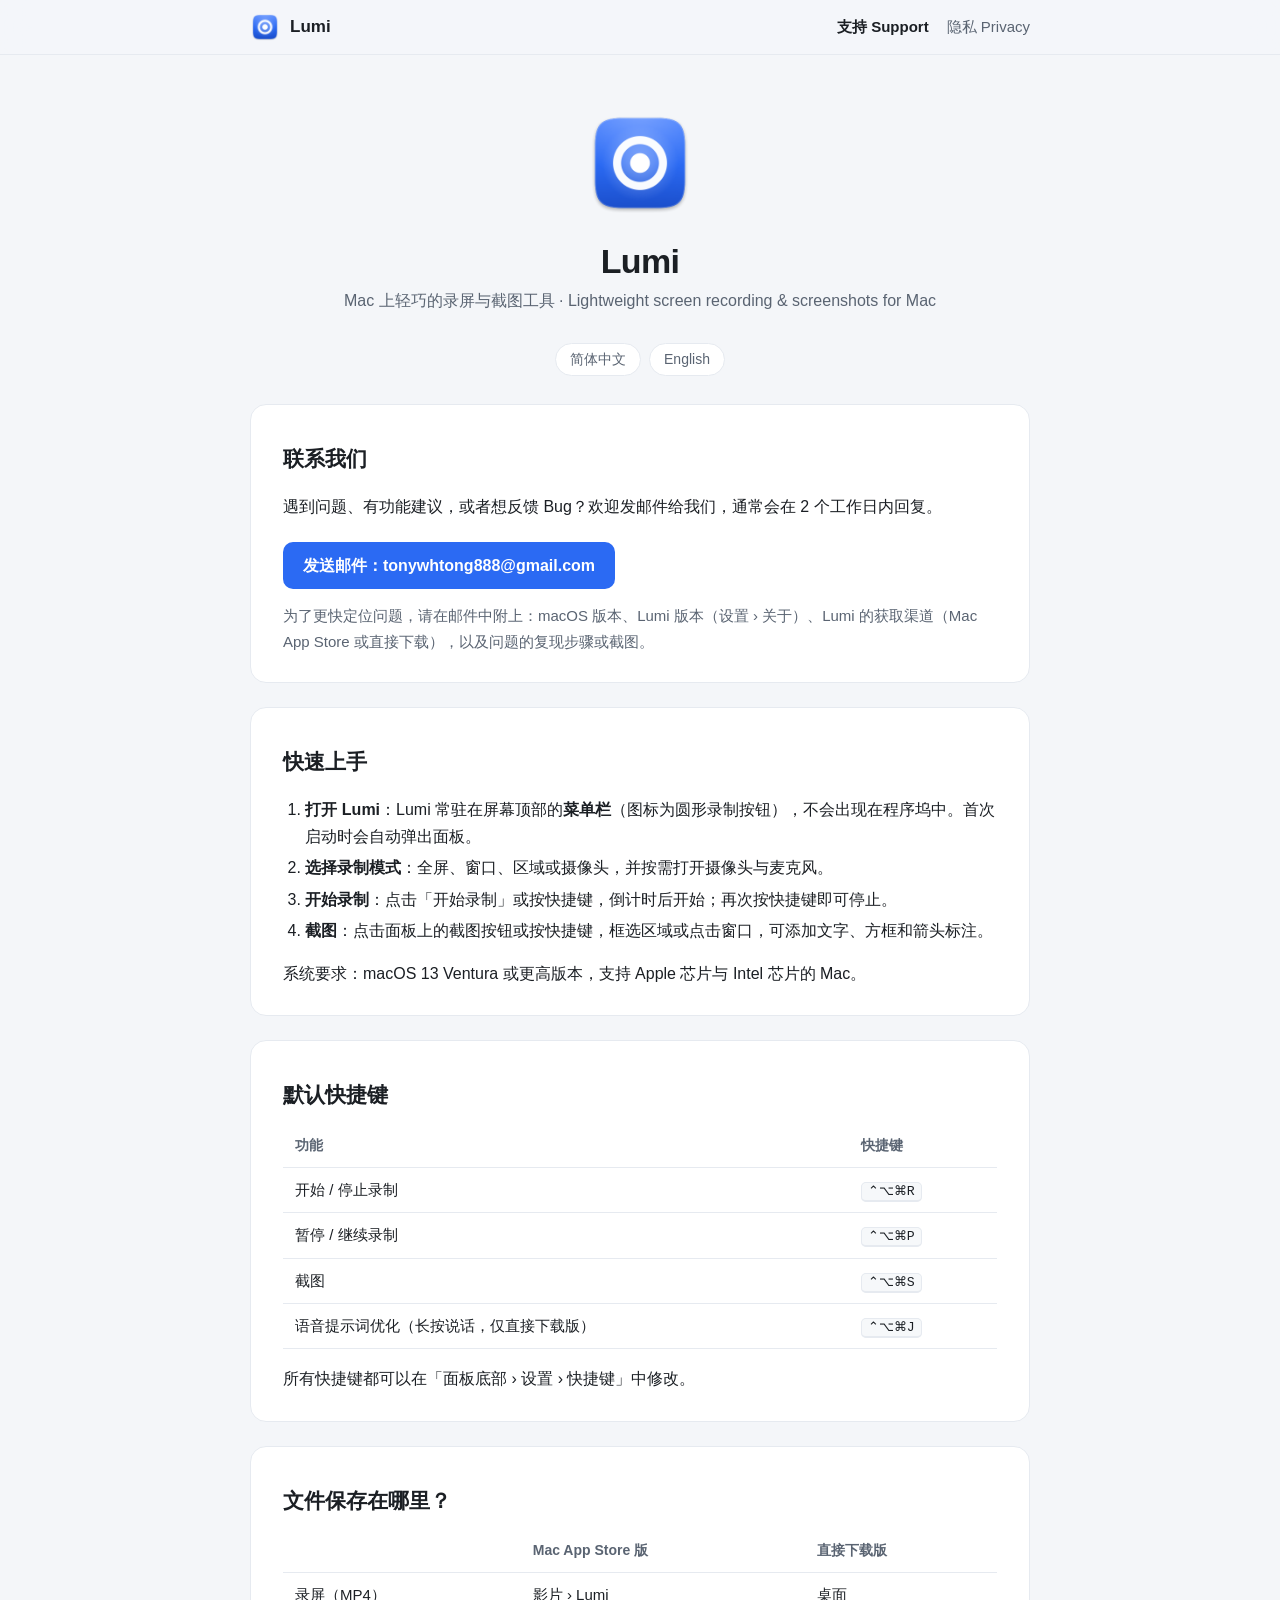
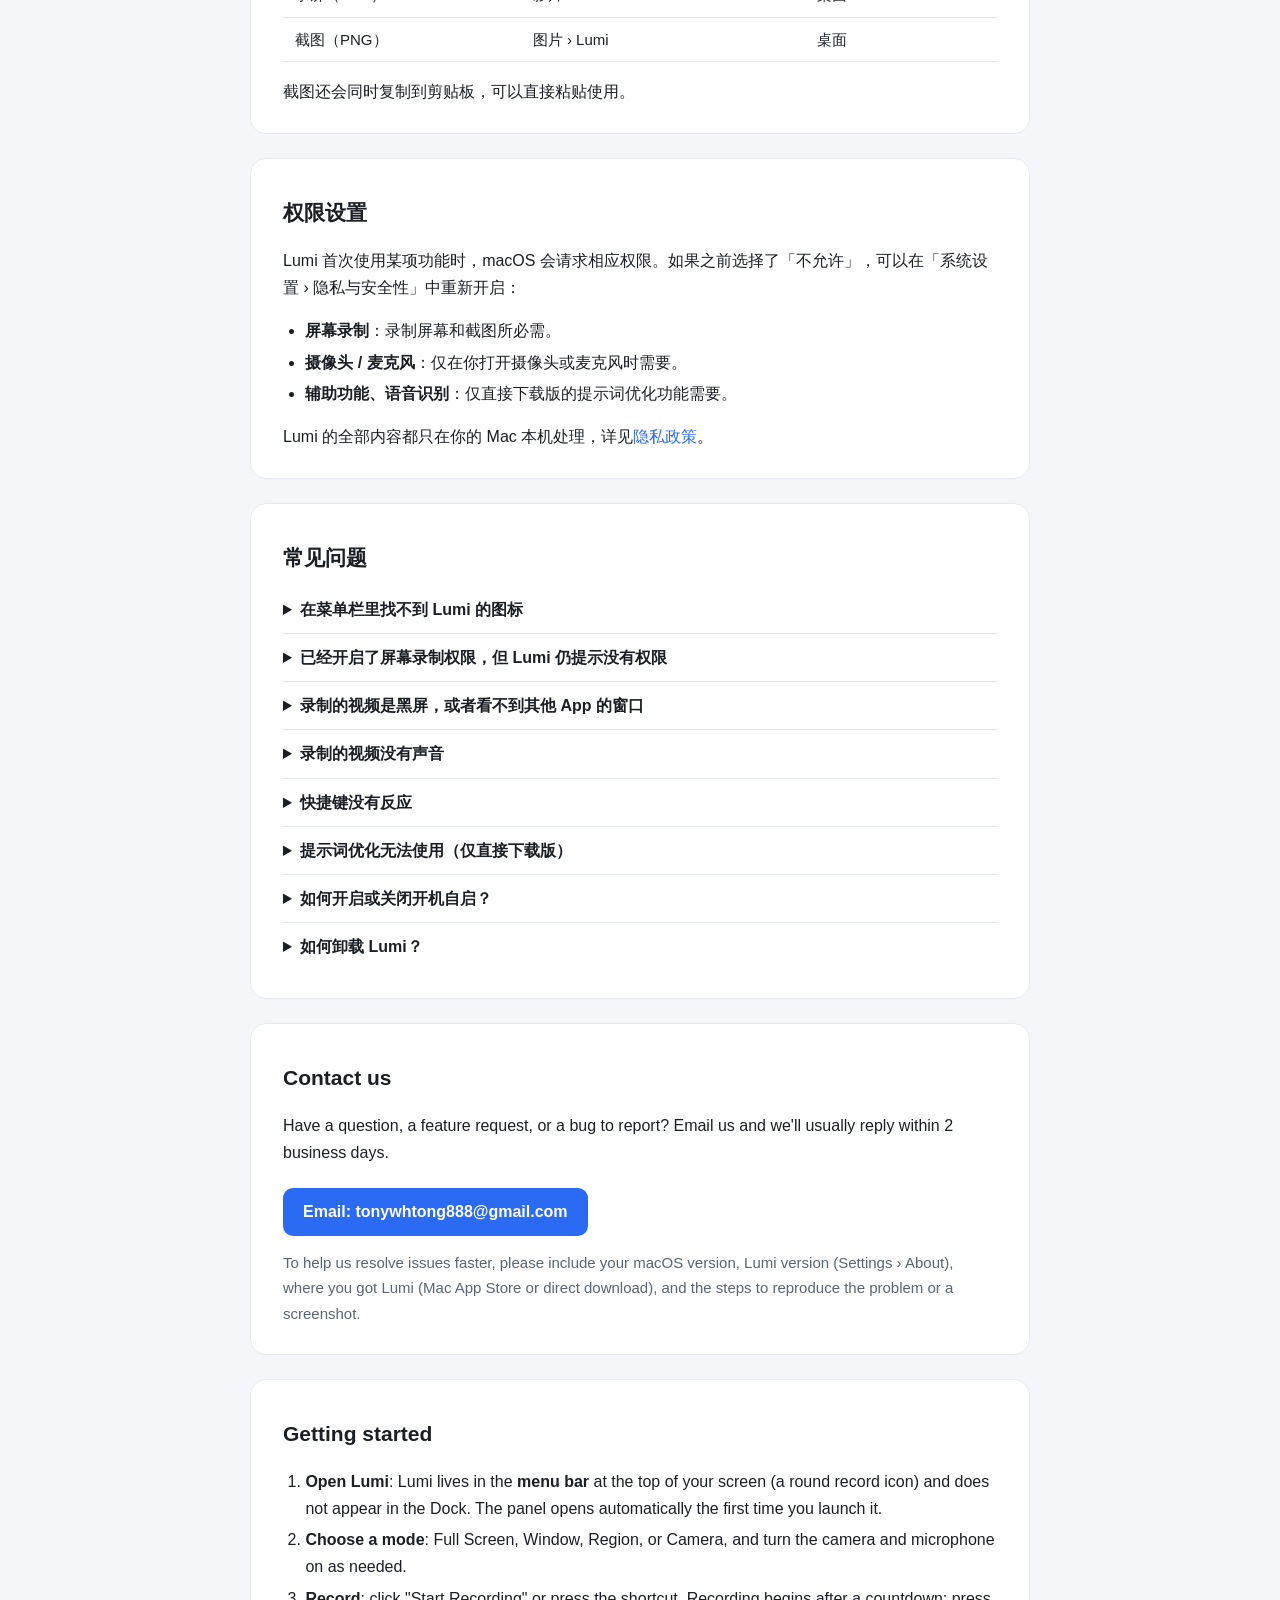
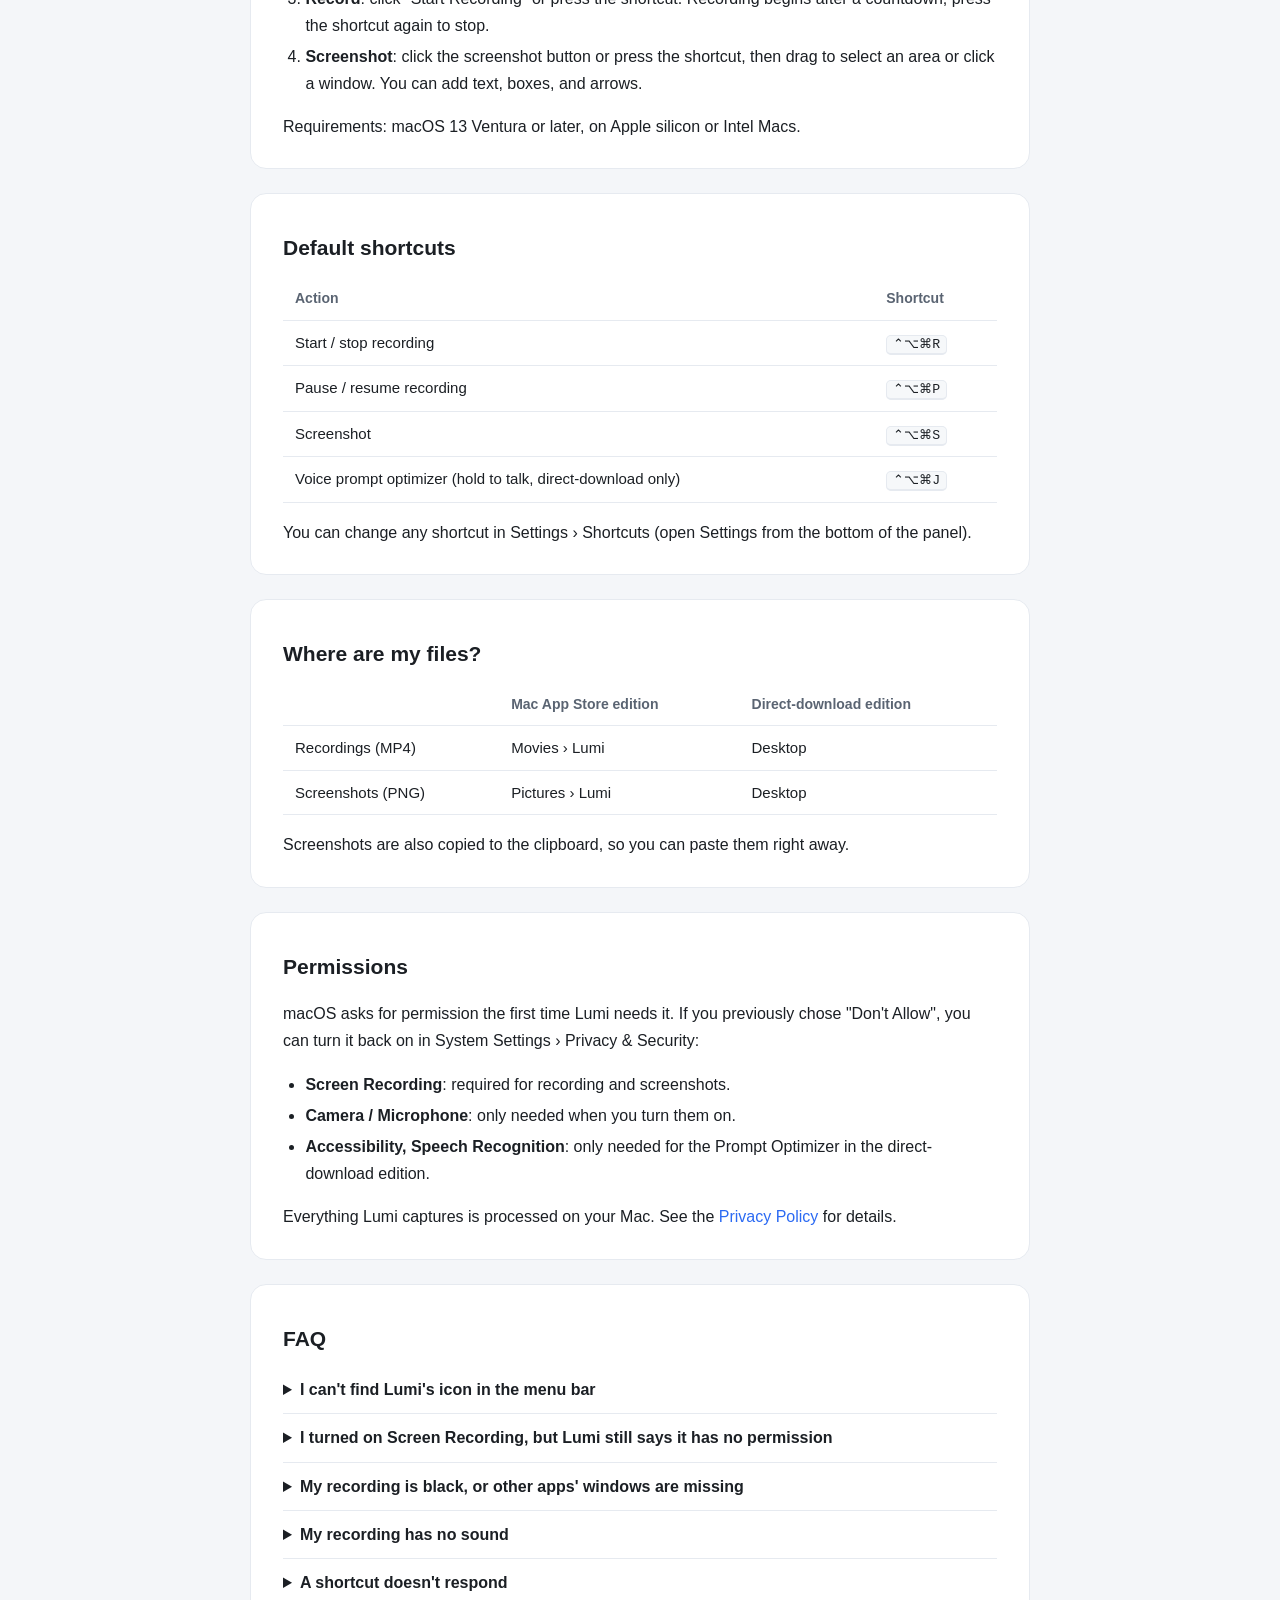
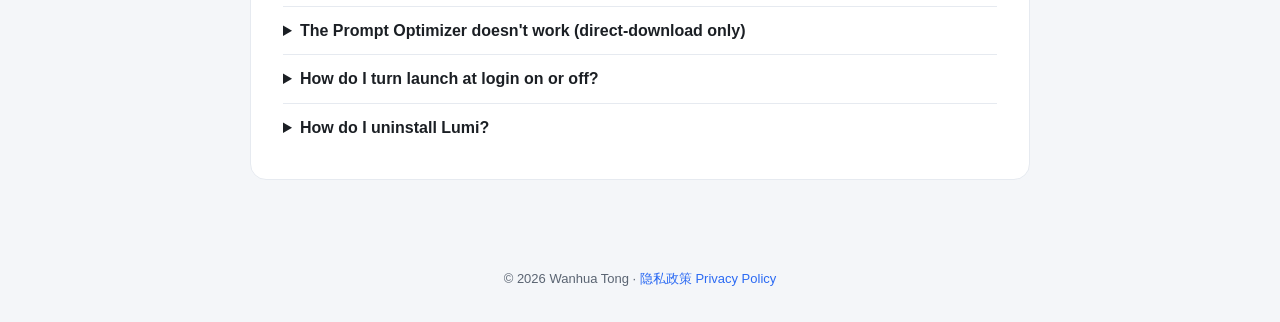
==== index.html @ 95c2de78 "Add Lumi support site and privacy policy" ====
<!doctype html>
<html lang="zh-Hans">
<head>
  <meta charset="utf-8">
  <meta name="viewport" content="width=device-width, initial-scale=1">
  <title>Lumi 技术支持 · Support</title>
  <meta name="description" content="Lumi for Mac 使用帮助、常见问题与联系方式。">
  <link rel="icon" href="icon.png">
  <link rel="stylesheet" href="style.css">
</head>
<body>
  <header class="topbar">
    <div class="inner">
      <a class="brand" href="./"><img src="icon.png" alt="">Lumi</a>
      <nav>
        <a href="./" aria-current="page">支持 Support</a>
        <a href="privacy.html">隐私 Privacy</a>
      </nav>
    </div>
  </header>

  <main>
    <section class="hero">
      <img src="icon.png" alt="Lumi 图标">
      <h1>Lumi</h1>
      <p>Mac 上轻巧的录屏与截图工具 · Lightweight screen recording &amp; screenshots for Mac</p>
    </section>

    <div class="lang-switch">
      <a href="#zh" lang="zh-Hans">简体中文</a>
      <a href="#en" lang="en">English</a>
    </div>

    <!-- ═════════════════════════ 简体中文 ═════════════════════════ -->
    <div id="zh" lang="zh-Hans">
      <section class="card">
        <h2 style="margin-top:0">联系我们</h2>
        <p>遇到问题、有功能建议，或者想反馈 Bug？欢迎发邮件给我们，通常会在 2 个工作日内回复。</p>
        <a class="contact" href="mailto:tonywhtong888@gmail.com?subject=Lumi%20%E5%8F%8D%E9%A6%88">发送邮件：tonywhtong888@gmail.com</a>
        <p style="margin-top:14px;color:var(--text-2);font-size:15px">为了更快定位问题，请在邮件中附上：macOS 版本、Lumi 版本（设置 › 关于）、Lumi 的获取渠道（Mac App Store 或直接下载），以及问题的复现步骤或截图。</p>
      </section>

      <section class="card">
        <h2 style="margin-top:0">快速上手</h2>
        <ol>
          <li><strong>打开 Lumi</strong>：Lumi 常驻在屏幕顶部的<strong>菜单栏</strong>（图标为圆形录制按钮），不会出现在程序坞中。首次启动时会自动弹出面板。</li>
          <li><strong>选择录制模式</strong>：全屏、窗口、区域或摄像头，并按需打开摄像头与麦克风。</li>
          <li><strong>开始录制</strong>：点击「开始录制」或按快捷键，倒计时后开始；再次按快捷键即可停止。</li>
          <li><strong>截图</strong>：点击面板上的截图按钮或按快捷键，框选区域或点击窗口，可添加文字、方框和箭头标注。</li>
        </ol>
        <p>系统要求：macOS 13 Ventura 或更高版本，支持 Apple 芯片与 Intel 芯片的 Mac。</p>
      </section>

      <section class="card">
        <h2 style="margin-top:0">默认快捷键</h2>
        <table>
          <thead><tr><th>功能</th><th>快捷键</th></tr></thead>
          <tbody>
            <tr><td>开始 / 停止录制</td><td><kbd>⌃⌥⌘R</kbd></td></tr>
            <tr><td>暂停 / 继续录制</td><td><kbd>⌃⌥⌘P</kbd></td></tr>
            <tr><td>截图</td><td><kbd>⌃⌥⌘S</kbd></td></tr>
            <tr><td>语音提示词优化（长按说话，仅直接下载版）</td><td><kbd>⌃⌥⌘J</kbd></td></tr>
          </tbody>
        </table>
        <p>所有快捷键都可以在「面板底部 › 设置 › 快捷键」中修改。</p>
      </section>

      <section class="card">
        <h2 style="margin-top:0">文件保存在哪里？</h2>
        <table>
          <thead><tr><th></th><th>Mac App Store 版</th><th>直接下载版</th></tr></thead>
          <tbody>
            <tr><td>录屏（MP4）</td><td>影片 › Lumi</td><td>桌面</td></tr>
            <tr><td>截图（PNG）</td><td>图片 › Lumi</td><td>桌面</td></tr>
          </tbody>
        </table>
        <p>截图还会同时复制到剪贴板，可以直接粘贴使用。</p>
      </section>

      <section class="card">
        <h2 style="margin-top:0">权限设置</h2>
        <p>Lumi 首次使用某项功能时，macOS 会请求相应权限。如果之前选择了「不允许」，可以在「系统设置 › 隐私与安全性」中重新开启：</p>
        <ul>
          <li><strong>屏幕录制</strong>：录制屏幕和截图所必需。</li>
          <li><strong>摄像头 / 麦克风</strong>：仅在你打开摄像头或麦克风时需要。</li>
          <li><strong>辅助功能、语音识别</strong>：仅直接下载版的提示词优化功能需要。</li>
        </ul>
        <p>Lumi 的全部内容都只在你的 Mac 本机处理，详见<a href="privacy.html">隐私政策</a>。</p>
      </section>

      <section class="card">
        <h2 style="margin-top:0">常见问题</h2>

        <details>
          <summary>在菜单栏里找不到 Lumi 的图标</summary>
          <p>在带刘海的 MacBook 上，菜单栏图标过多时，部分图标会被刘海挡住。请在「启动台」或「应用程序」文件夹中再次打开 Lumi，面板会自动弹出。你也可以按住 <kbd>⌘</kbd> 拖动菜单栏图标，调整它们的位置。</p>
        </details>

        <details>
          <summary>已经开启了屏幕录制权限，但 Lumi 仍提示没有权限</summary>
          <p>先点击菜单栏图标重新打开面板，Lumi 会重新检查权限。如果仍然提示，请点击面板底部的「退出」，再重新打开 Lumi —— macOS 的屏幕录制权限有时需要重启 App 才会生效。</p>
        </details>

        <details>
          <summary>录制的视频是黑屏，或者看不到其他 App 的窗口</summary>
          <p>这通常是屏幕录制权限未开启导致的。请前往「系统设置 › 隐私与安全性 › 屏幕录制」，确认 Lumi 的开关已打开，然后重启 Lumi。</p>
        </details>

        <details>
          <summary>录制的视频没有声音</summary>
          <p>Lumi 只录制麦克风的声音，不录制系统声音（如其他 App 播放的音频）。请确认录制前面板上的麦克风已打开，并且已在「系统设置 › 隐私与安全性 › 麦克风」中允许 Lumi 访问。</p>
        </details>

        <details>
          <summary>快捷键没有反应</summary>
          <p>快捷键可能已被其他 App 占用。请在「设置 › 快捷键」中换一个组合；如果组合已被占用，Lumi 会提示你。另外，截图进行中时，其他快捷键会暂停响应，按 <kbd>Esc</kbd> 退出截图即可恢复。</p>
        </details>

        <details>
          <summary>提示词优化无法使用（仅直接下载版）</summary>
          <p>请确认已在「系统设置 › 隐私与安全性」中授予 Lumi「辅助功能」和「语音识别」权限。默认的 Apple 内置大模型需要 macOS 26 或更高版本并开启 Apple Intelligence；如果你所在的地区暂不支持 Apple Intelligence，可以在「设置 › 提示词优化」中填写 API Key，改用 DeepSeek 等第三方服务。</p>
        </details>

        <details>
          <summary>如何开启或关闭开机自启？</summary>
          <p>在「设置 › 通用」中打开或关闭「登录时自动启动 Lumi」。</p>
        </details>

        <details>
          <summary>如何卸载 Lumi？</summary>
          <p>点击面板底部的「退出」，然后把「应用程序」文件夹中的 Lumi 拖到废纸篓。你录制和截取的文件不会被删除，可以按需自行清理。</p>
        </details>
      </section>
    </div>

    <!-- ═════════════════════════ English ═════════════════════════ -->
    <div id="en" lang="en">
      <section class="card">
        <h2 style="margin-top:0">Contact us</h2>
        <p>Have a question, a feature request, or a bug to report? Email us and we'll usually reply within 2 business days.</p>
        <a class="contact" href="mailto:tonywhtong888@gmail.com?subject=Lumi%20Feedback">Email: tonywhtong888@gmail.com</a>
        <p style="margin-top:14px;color:var(--text-2);font-size:15px">To help us resolve issues faster, please include your macOS version, Lumi version (Settings › About), where you got Lumi (Mac App Store or direct download), and the steps to reproduce the problem or a screenshot.</p>
      </section>

      <section class="card">
        <h2 style="margin-top:0">Getting started</h2>
        <ol>
          <li><strong>Open Lumi</strong>: Lumi lives in the <strong>menu bar</strong> at the top of your screen (a round record icon) and does not appear in the Dock. The panel opens automatically the first time you launch it.</li>
          <li><strong>Choose a mode</strong>: Full Screen, Window, Region, or Camera, and turn the camera and microphone on as needed.</li>
          <li><strong>Record</strong>: click "Start Recording" or press the shortcut. Recording begins after a countdown; press the shortcut again to stop.</li>
          <li><strong>Screenshot</strong>: click the screenshot button or press the shortcut, then drag to select an area or click a window. You can add text, boxes, and arrows.</li>
        </ol>
        <p>Requirements: macOS 13 Ventura or later, on Apple silicon or Intel Macs.</p>
      </section>

      <section class="card">
        <h2 style="margin-top:0">Default shortcuts</h2>
        <table>
          <thead><tr><th>Action</th><th>Shortcut</th></tr></thead>
          <tbody>
            <tr><td>Start / stop recording</td><td><kbd>⌃⌥⌘R</kbd></td></tr>
            <tr><td>Pause / resume recording</td><td><kbd>⌃⌥⌘P</kbd></td></tr>
            <tr><td>Screenshot</td><td><kbd>⌃⌥⌘S</kbd></td></tr>
            <tr><td>Voice prompt optimizer (hold to talk, direct-download only)</td><td><kbd>⌃⌥⌘J</kbd></td></tr>
          </tbody>
        </table>
        <p>You can change any shortcut in Settings › Shortcuts (open Settings from the bottom of the panel).</p>
      </section>

      <section class="card">
        <h2 style="margin-top:0">Where are my files?</h2>
        <table>
          <thead><tr><th></th><th>Mac App Store edition</th><th>Direct-download edition</th></tr></thead>
          <tbody>
            <tr><td>Recordings (MP4)</td><td>Movies › Lumi</td><td>Desktop</td></tr>
            <tr><td>Screenshots (PNG)</td><td>Pictures › Lumi</td><td>Desktop</td></tr>
          </tbody>
        </table>
        <p>Screenshots are also copied to the clipboard, so you can paste them right away.</p>
      </section>

      <section class="card">
        <h2 style="margin-top:0">Permissions</h2>
        <p>macOS asks for permission the first time Lumi needs it. If you previously chose "Don't Allow", you can turn it back on in System Settings › Privacy &amp; Security:</p>
        <ul>
          <li><strong>Screen Recording</strong>: required for recording and screenshots.</li>
          <li><strong>Camera / Microphone</strong>: only needed when you turn them on.</li>
          <li><strong>Accessibility, Speech Recognition</strong>: only needed for the Prompt Optimizer in the direct-download edition.</li>
        </ul>
        <p>Everything Lumi captures is processed on your Mac. See the <a href="privacy.html#en">Privacy Policy</a> for details.</p>
      </section>

      <section class="card">
        <h2 style="margin-top:0">FAQ</h2>

        <details>
          <summary>I can't find Lumi's icon in the menu bar</summary>
          <p>On MacBooks with a notch, some menu bar icons can be hidden behind the notch when there are many of them. Open Lumi again from Launchpad or the Applications folder and the panel will appear. You can also hold <kbd>⌘</kbd> and drag menu bar icons to rearrange them.</p>
        </details>

        <details>
          <summary>I turned on Screen Recording, but Lumi still says it has no permission</summary>
          <p>Click the menu bar icon to reopen the panel so Lumi checks again. If the message remains, click "Quit" at the bottom of the panel and reopen Lumi — macOS sometimes requires an app restart before the Screen Recording permission takes effect.</p>
        </details>

        <details>
          <summary>My recording is black, or other apps' windows are missing</summary>
          <p>This usually means Screen Recording permission is off. Go to System Settings › Privacy &amp; Security › Screen Recording, make sure Lumi is turned on, then restart Lumi.</p>
        </details>

        <details>
          <summary>My recording has no sound</summary>
          <p>Lumi records only your microphone, not system audio (such as sound played by other apps). Make sure the microphone is on in the panel before recording, and that Lumi is allowed in System Settings › Privacy &amp; Security › Microphone.</p>
        </details>

        <details>
          <summary>A shortcut doesn't respond</summary>
          <p>Another app may already be using it. Choose a different combination in Settings › Shortcuts — Lumi will warn you if a combination is taken. Also, other shortcuts are paused while a screenshot is in progress; press <kbd>Esc</kbd> to exit the screenshot.</p>
        </details>

        <details>
          <summary>The Prompt Optimizer doesn't work (direct-download only)</summary>
          <p>Make sure Lumi has Accessibility and Speech Recognition permissions in System Settings › Privacy &amp; Security. The default Apple on-device model requires macOS 26 or later with Apple Intelligence turned on. If Apple Intelligence isn't available in your region, enter an API key in Settings › Prompt Optimizer to use a third-party provider such as DeepSeek.</p>
        </details>

        <details>
          <summary>How do I turn launch at login on or off?</summary>
          <p>Toggle "Launch Lumi automatically at login" in Settings › General.</p>
        </details>

        <details>
          <summary>How do I uninstall Lumi?</summary>
          <p>Click "Quit" at the bottom of the panel, then drag Lumi from the Applications folder to the Trash. Your recordings and screenshots are not deleted; you can remove them yourself if you like.</p>
        </details>
      </section>
    </div>
  </main>

  <footer>© 2026 Wanhua Tong · <a href="privacy.html">隐私政策 Privacy Policy</a></footer>
</body>
</html>
---- style.css ----
/* Lumi 支持站点样式：无外部字体与脚本，不向任何第三方发起请求。 */

:root {
  --brand: #2b6af3;
  --brand-tint: #eef4ff;
  --text: #1b1f24;
  --text-2: #5a6472;
  --bg: #f4f6f9;
  --card: #ffffff;
  --border: #e6eaf0;
  --code-bg: #f6f8fa;
  --warn-bg: #fff6e5;
  --warn-border: #f5c46b;
  color-scheme: light dark;
}

@media (prefers-color-scheme: dark) {
  :root {
    --brand: #5b8def;
    --brand-tint: rgba(91, 141, 239, 0.14);
    --text: #e8eaef;
    --text-2: #a3abb8;
    --bg: #101318;
    --card: #1c2027;
    --border: #323844;
    --code-bg: #262b34;
    --warn-bg: rgba(245, 196, 107, 0.12);
    --warn-border: #8a6a2a;
  }
}

* { box-sizing: border-box; }

html { scroll-behavior: smooth; }

body {
  margin: 0;
  background: var(--bg);
  color: var(--text);
  font: 16px/1.7 -apple-system, BlinkMacSystemFont, "SF Pro Text", "PingFang SC",
    "Hiragino Sans GB", "Microsoft YaHei", "Segoe UI", sans-serif;
  -webkit-font-smoothing: antialiased;
}

a { color: var(--brand); text-decoration: none; }
a:hover { text-decoration: underline; }

/* ── 顶栏 ── */
.topbar {
  position: sticky;
  top: 0;
  z-index: 10;
  background: color-mix(in srgb, var(--bg) 85%, transparent);
  backdrop-filter: saturate(180%) blur(16px);
  -webkit-backdrop-filter: saturate(180%) blur(16px);
  border-bottom: 1px solid var(--border);
}
.topbar .inner {
  max-width: 820px;
  margin: 0 auto;
  padding: 12px 20px;
  display: flex;
  align-items: center;
  gap: 20px;
}
.brand {
  display: flex;
  align-items: center;
  gap: 10px;
  font-weight: 700;
  font-size: 17px;
  color: var(--text);
}
.brand:hover { text-decoration: none; }
.brand img { width: 30px; height: 30px; }
.topbar nav { display: flex; gap: 18px; margin-left: auto; font-size: 15px; }
.topbar nav a { color: var(--text-2); }
.topbar nav a[aria-current="page"] { color: var(--text); font-weight: 600; }

/* ── 主体 ── */
main { max-width: 820px; margin: 0 auto; padding: 36px 20px 64px; }

.hero { text-align: center; padding: 16px 0 28px; }
.hero img { width: 112px; height: 112px; }
.hero h1 { margin: 12px 0 4px; font-size: 34px; letter-spacing: -0.02em; }
.hero p { margin: 0; color: var(--text-2); }

.lang-switch {
  display: flex;
  justify-content: center;
  gap: 8px;
  margin: 0 0 28px;
  font-size: 14px;
}
.lang-switch a {
  padding: 4px 14px;
  border: 1px solid var(--border);
  border-radius: 999px;
  color: var(--text-2);
  background: var(--card);
}

.card {
  background: var(--card);
  border: 1px solid var(--border);
  border-radius: 16px;
  padding: 28px 32px;
  margin-bottom: 24px;
}
.card > :first-child { margin-top: 0; }
.card > :last-child { margin-bottom: 0; }

h1 { font-size: 30px; line-height: 1.3; margin: 0 0 6px; }
h2 {
  font-size: 21px;
  margin: 32px 0 10px;
  padding-top: 8px;
  scroll-margin-top: 72px;
}
h3 { font-size: 17px; margin: 22px 0 6px; }
.meta { color: var(--text-2); font-size: 14px; margin: 0 0 20px; }
.lead { font-size: 17px; }

ul, ol { padding-left: 1.4em; }
li { margin: 4px 0; }

code, kbd {
  font-family: "SF Mono", ui-monospace, Menlo, Consolas, monospace;
  font-size: 0.88em;
  background: var(--code-bg);
  border: 1px solid var(--border);
  border-radius: 5px;
  padding: 1px 6px;
  word-break: break-all;
}
kbd { border-bottom-width: 2px; white-space: nowrap; word-break: normal; }

table { width: 100%; border-collapse: collapse; margin: 12px 0; font-size: 15px; }
th, td { text-align: left; padding: 9px 12px; border-bottom: 1px solid var(--border); vertical-align: top; }
th { color: var(--text-2); font-weight: 600; font-size: 14px; }

.summary {
  background: var(--brand-tint);
  border-radius: 12px;
  padding: 16px 20px;
  margin: 16px 0 8px;
}
.summary ul { margin: 6px 0 0; }

.note {
  background: var(--warn-bg);
  border: 1px solid var(--warn-border);
  border-radius: 12px;
  padding: 12px 16px;
  font-size: 15px;
}

.contact {
  display: inline-block;
  margin-top: 6px;
  padding: 10px 20px;
  border-radius: 10px;
  background: var(--brand);
  color: #fff;
  font-weight: 600;
}
.contact:hover { text-decoration: none; opacity: 0.92; }

details { border-bottom: 1px solid var(--border); padding: 10px 0; }
details:last-of-type { border-bottom: 0; }
summary { cursor: pointer; font-weight: 600; }
details > :not(summary) { margin: 8px 0 0; }

footer {
  text-align: center;
  color: var(--text-2);
  font-size: 13px;
  padding: 0 20px 40px;
}

@media (max-width: 600px) {
  .card { padding: 22px 18px; border-radius: 14px; }
  .topbar nav { gap: 12px; }
  h1 { font-size: 26px; }
  table { font-size: 14px; }
  th, td { padding: 8px 6px; }
}
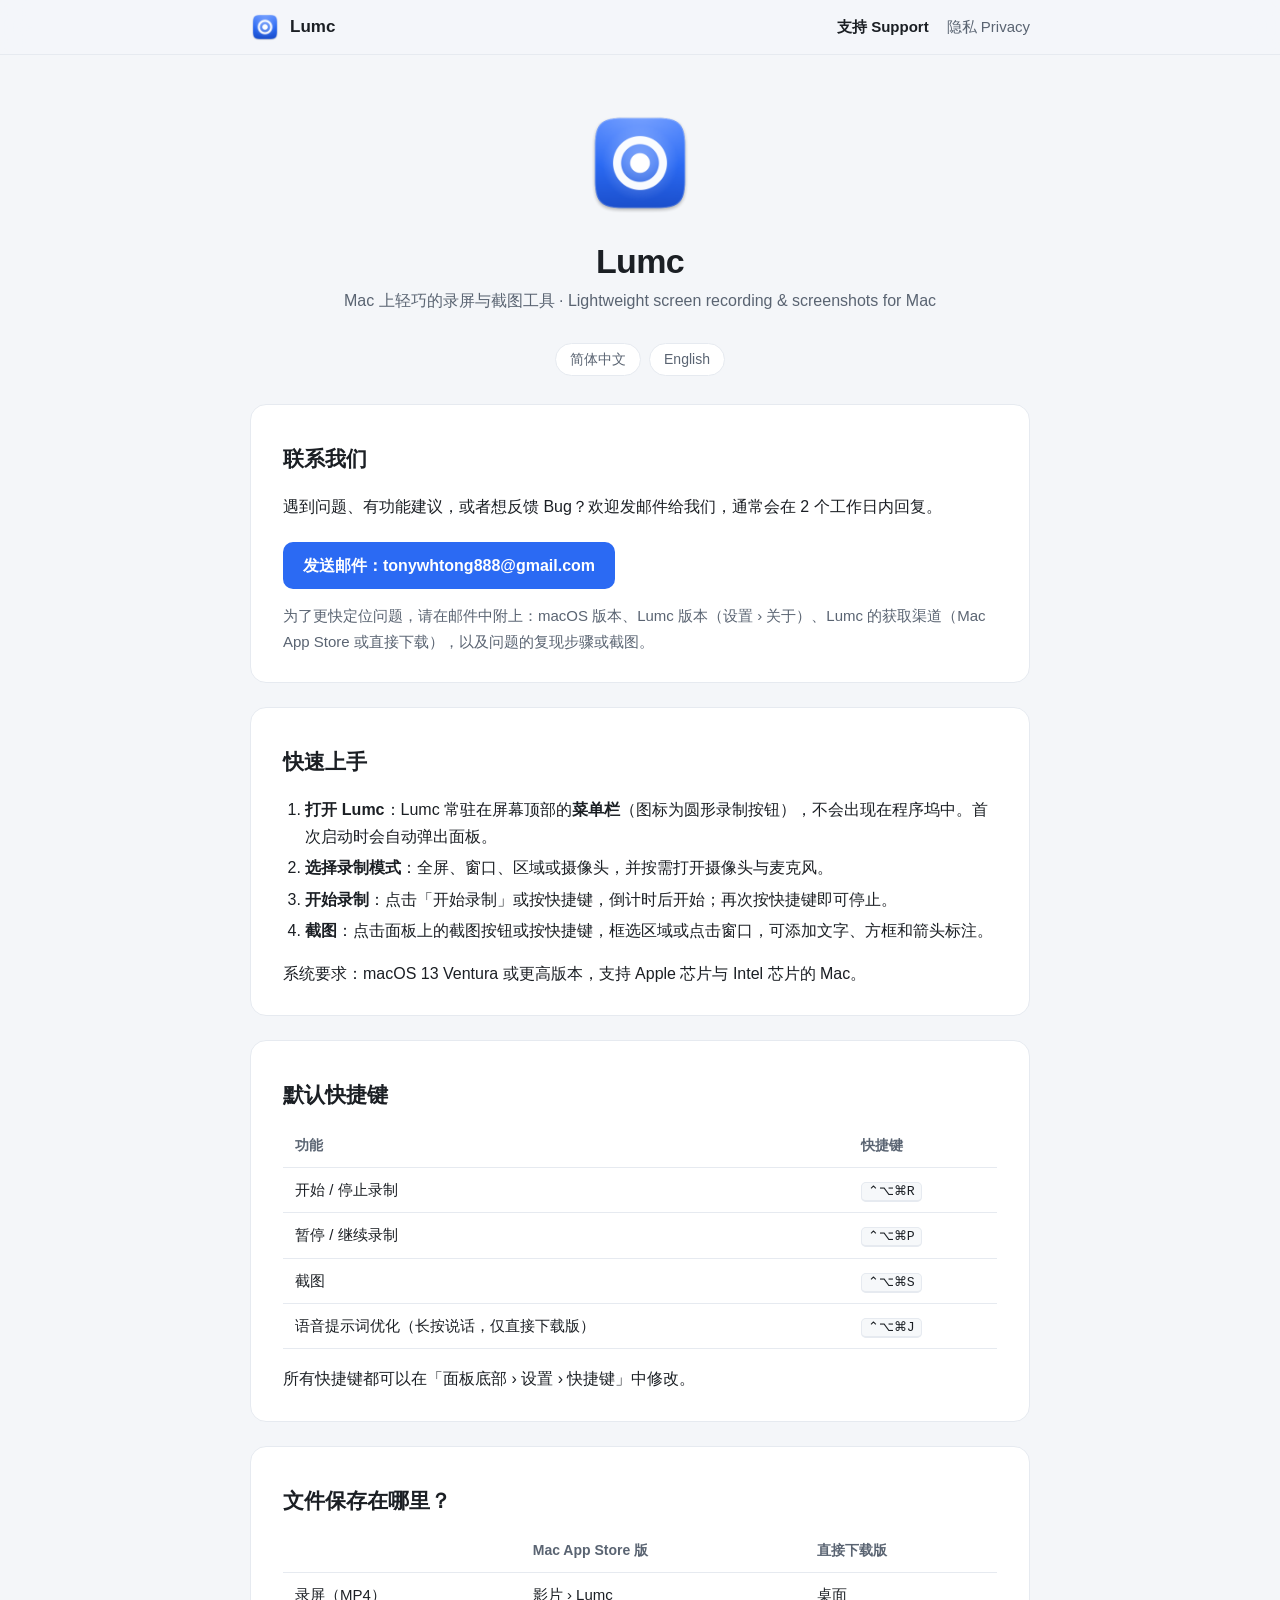
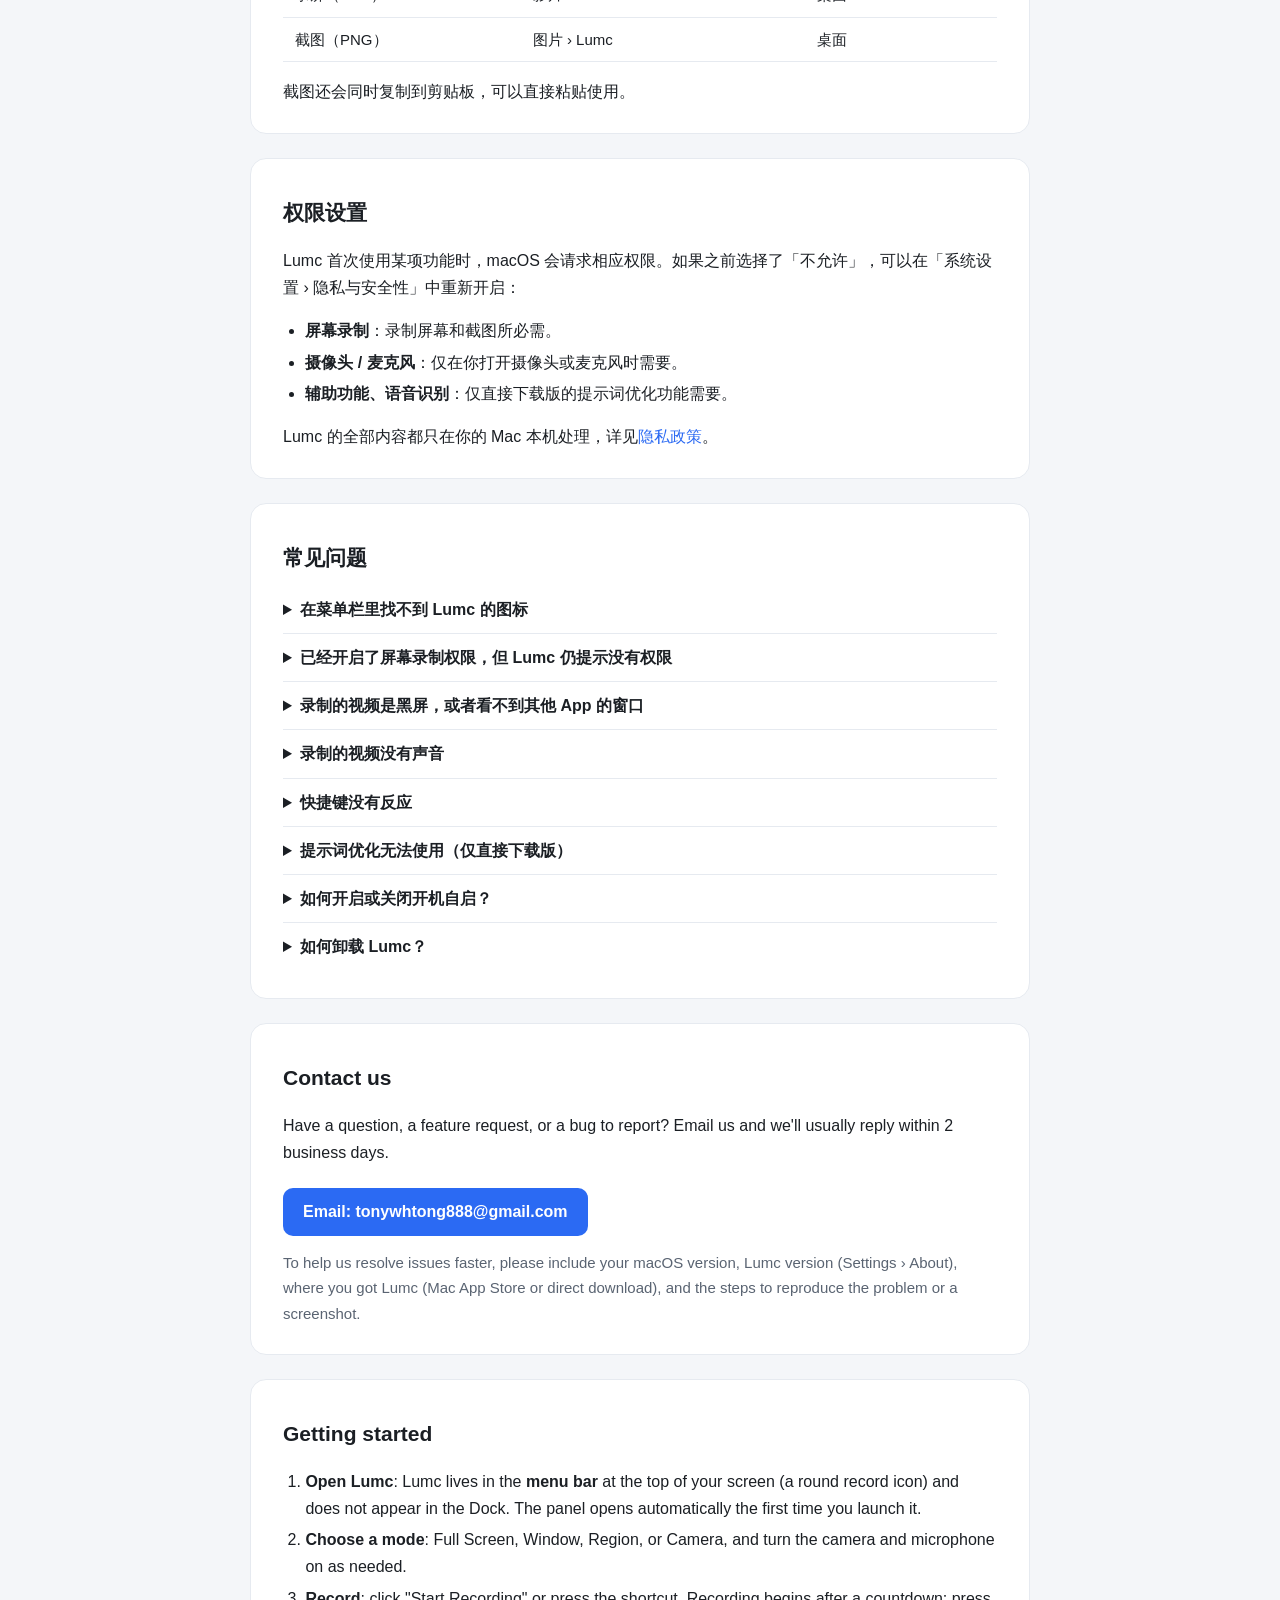
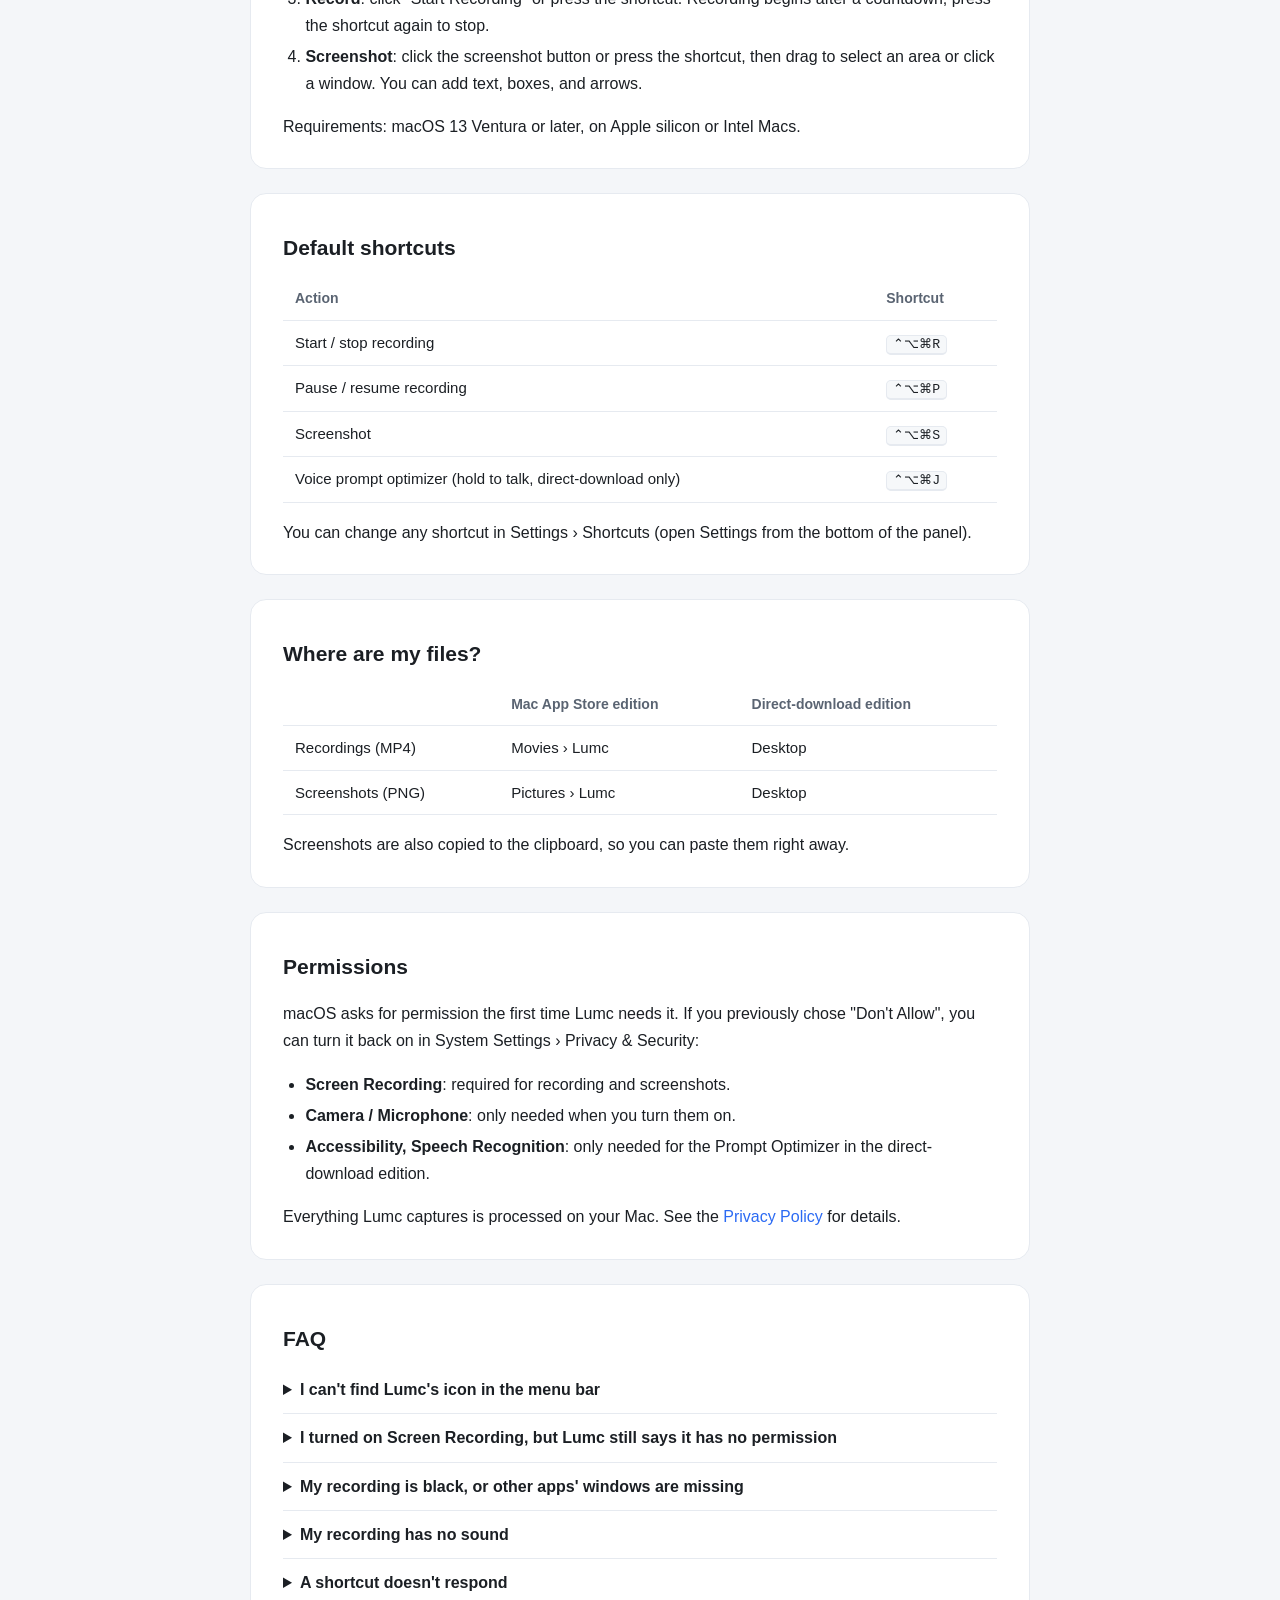
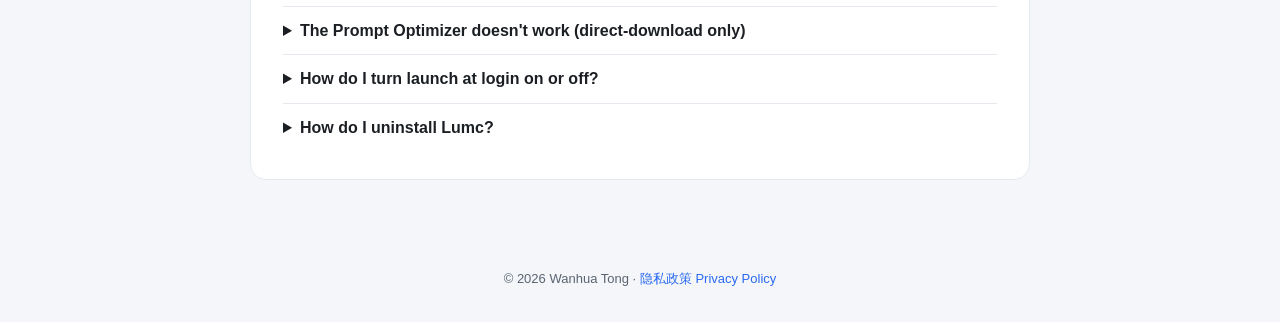
==== commit b0857505: "Rename product to Lumc" ====
--- a/index.html
+++ b/index.html
@@ -3,15 +3,15 @@
 <head>
   <meta charset="utf-8">
   <meta name="viewport" content="width=device-width, initial-scale=1">
-  <title>Lumi 技术支持 · Support</title>
-  <meta name="description" content="Lumi for Mac 使用帮助、常见问题与联系方式。">
+  <title>Lumc 技术支持 · Support</title>
+  <meta name="description" content="Lumc for Mac 使用帮助、常见问题与联系方式。">
   <link rel="icon" href="icon.png">
   <link rel="stylesheet" href="style.css">
 </head>
 <body>
   <header class="topbar">
     <div class="inner">
-      <a class="brand" href="./"><img src="icon.png" alt="">Lumi</a>
+      <a class="brand" href="./"><img src="icon.png" alt="">Lumc</a>
       <nav>
         <a href="./" aria-current="page">支持 Support</a>
         <a href="privacy.html">隐私 Privacy</a>
@@ -21,8 +21,8 @@
 
   <main>
     <section class="hero">
-      <img src="icon.png" alt="Lumi 图标">
-      <h1>Lumi</h1>
+      <img src="icon.png" alt="Lumc 图标">
+      <h1>Lumc</h1>
       <p>Mac 上轻巧的录屏与截图工具 · Lightweight screen recording &amp; screenshots for Mac</p>
     </section>
 
@@ -36,14 +36,14 @@
       <section class="card">
         <h2 style="margin-top:0">联系我们</h2>
         <p>遇到问题、有功能建议，或者想反馈 Bug？欢迎发邮件给我们，通常会在 2 个工作日内回复。</p>
-        <a class="contact" href="mailto:tonywhtong888@gmail.com?subject=Lumi%20%E5%8F%8D%E9%A6%88">发送邮件：tonywhtong888@gmail.com</a>
-        <p style="margin-top:14px;color:var(--text-2);font-size:15px">为了更快定位问题，请在邮件中附上：macOS 版本、Lumi 版本（设置 › 关于）、Lumi 的获取渠道（Mac App Store 或直接下载），以及问题的复现步骤或截图。</p>
+        <a class="contact" href="mailto:tonywhtong888@gmail.com?subject=Lumc%20%E5%8F%8D%E9%A6%88">发送邮件：tonywhtong888@gmail.com</a>
+        <p style="margin-top:14px;color:var(--text-2);font-size:15px">为了更快定位问题，请在邮件中附上：macOS 版本、Lumc 版本（设置 › 关于）、Lumc 的获取渠道（Mac App Store 或直接下载），以及问题的复现步骤或截图。</p>
       </section>
 
       <section class="card">
         <h2 style="margin-top:0">快速上手</h2>
         <ol>
-          <li><strong>打开 Lumi</strong>：Lumi 常驻在屏幕顶部的<strong>菜单栏</strong>（图标为圆形录制按钮），不会出现在程序坞中。首次启动时会自动弹出面板。</li>
+          <li><strong>打开 Lumc</strong>：Lumc 常驻在屏幕顶部的<strong>菜单栏</strong>（图标为圆形录制按钮），不会出现在程序坞中。首次启动时会自动弹出面板。</li>
           <li><strong>选择录制模式</strong>：全屏、窗口、区域或摄像头，并按需打开摄像头与麦克风。</li>
           <li><strong>开始录制</strong>：点击「开始录制」或按快捷键，倒计时后开始；再次按快捷键即可停止。</li>
           <li><strong>截图</strong>：点击面板上的截图按钮或按快捷键，框选区域或点击窗口，可添加文字、方框和箭头标注。</li>
@@ -70,8 +70,8 @@
         <table>
           <thead><tr><th></th><th>Mac App Store 版</th><th>直接下载版</th></tr></thead>
           <tbody>
-            <tr><td>录屏（MP4）</td><td>影片 › Lumi</td><td>桌面</td></tr>
-            <tr><td>截图（PNG）</td><td>图片 › Lumi</td><td>桌面</td></tr>
+            <tr><td>录屏（MP4）</td><td>影片 › Lumc</td><td>桌面</td></tr>
+            <tr><td>截图（PNG）</td><td>图片 › Lumc</td><td>桌面</td></tr>
           </tbody>
         </table>
         <p>截图还会同时复制到剪贴板，可以直接粘贴使用。</p>
@@ -79,56 +79,56 @@
 
       <section class="card">
         <h2 style="margin-top:0">权限设置</h2>
-        <p>Lumi 首次使用某项功能时，macOS 会请求相应权限。如果之前选择了「不允许」，可以在「系统设置 › 隐私与安全性」中重新开启：</p>
+        <p>Lumc 首次使用某项功能时，macOS 会请求相应权限。如果之前选择了「不允许」，可以在「系统设置 › 隐私与安全性」中重新开启：</p>
         <ul>
           <li><strong>屏幕录制</strong>：录制屏幕和截图所必需。</li>
           <li><strong>摄像头 / 麦克风</strong>：仅在你打开摄像头或麦克风时需要。</li>
           <li><strong>辅助功能、语音识别</strong>：仅直接下载版的提示词优化功能需要。</li>
         </ul>
-        <p>Lumi 的全部内容都只在你的 Mac 本机处理，详见<a href="privacy.html">隐私政策</a>。</p>
+        <p>Lumc 的全部内容都只在你的 Mac 本机处理，详见<a href="privacy.html">隐私政策</a>。</p>
       </section>
 
       <section class="card">
         <h2 style="margin-top:0">常见问题</h2>
 
         <details>
-          <summary>在菜单栏里找不到 Lumi 的图标</summary>
-          <p>在带刘海的 MacBook 上，菜单栏图标过多时，部分图标会被刘海挡住。请在「启动台」或「应用程序」文件夹中再次打开 Lumi，面板会自动弹出。你也可以按住 <kbd>⌘</kbd> 拖动菜单栏图标，调整它们的位置。</p>
-        </details>
-
-        <details>
-          <summary>已经开启了屏幕录制权限，但 Lumi 仍提示没有权限</summary>
-          <p>先点击菜单栏图标重新打开面板，Lumi 会重新检查权限。如果仍然提示，请点击面板底部的「退出」，再重新打开 Lumi —— macOS 的屏幕录制权限有时需要重启 App 才会生效。</p>
+          <summary>在菜单栏里找不到 Lumc 的图标</summary>
+          <p>在带刘海的 MacBook 上，菜单栏图标过多时，部分图标会被刘海挡住。请在「启动台」或「应用程序」文件夹中再次打开 Lumc，面板会自动弹出。你也可以按住 <kbd>⌘</kbd> 拖动菜单栏图标，调整它们的位置。</p>
+        </details>
+
+        <details>
+          <summary>已经开启了屏幕录制权限，但 Lumc 仍提示没有权限</summary>
+          <p>先点击菜单栏图标重新打开面板，Lumc 会重新检查权限。如果仍然提示，请点击面板底部的「退出」，再重新打开 Lumc —— macOS 的屏幕录制权限有时需要重启 App 才会生效。</p>
         </details>
 
         <details>
           <summary>录制的视频是黑屏，或者看不到其他 App 的窗口</summary>
-          <p>这通常是屏幕录制权限未开启导致的。请前往「系统设置 › 隐私与安全性 › 屏幕录制」，确认 Lumi 的开关已打开，然后重启 Lumi。</p>
+          <p>这通常是屏幕录制权限未开启导致的。请前往「系统设置 › 隐私与安全性 › 屏幕录制」，确认 Lumc 的开关已打开，然后重启 Lumc。</p>
         </details>
 
         <details>
           <summary>录制的视频没有声音</summary>
-          <p>Lumi 只录制麦克风的声音，不录制系统声音（如其他 App 播放的音频）。请确认录制前面板上的麦克风已打开，并且已在「系统设置 › 隐私与安全性 › 麦克风」中允许 Lumi 访问。</p>
+          <p>Lumc 只录制麦克风的声音，不录制系统声音（如其他 App 播放的音频）。请确认录制前面板上的麦克风已打开，并且已在「系统设置 › 隐私与安全性 › 麦克风」中允许 Lumc 访问。</p>
         </details>
 
         <details>
           <summary>快捷键没有反应</summary>
-          <p>快捷键可能已被其他 App 占用。请在「设置 › 快捷键」中换一个组合；如果组合已被占用，Lumi 会提示你。另外，截图进行中时，其他快捷键会暂停响应，按 <kbd>Esc</kbd> 退出截图即可恢复。</p>
+          <p>快捷键可能已被其他 App 占用。请在「设置 › 快捷键」中换一个组合；如果组合已被占用，Lumc 会提示你。另外，截图进行中时，其他快捷键会暂停响应，按 <kbd>Esc</kbd> 退出截图即可恢复。</p>
         </details>
 
         <details>
           <summary>提示词优化无法使用（仅直接下载版）</summary>
-          <p>请确认已在「系统设置 › 隐私与安全性」中授予 Lumi「辅助功能」和「语音识别」权限。默认的 Apple 内置大模型需要 macOS 26 或更高版本并开启 Apple Intelligence；如果你所在的地区暂不支持 Apple Intelligence，可以在「设置 › 提示词优化」中填写 API Key，改用 DeepSeek 等第三方服务。</p>
+          <p>请确认已在「系统设置 › 隐私与安全性」中授予 Lumc「辅助功能」和「语音识别」权限。默认的 Apple 内置大模型需要 macOS 26 或更高版本并开启 Apple Intelligence；如果你所在的地区暂不支持 Apple Intelligence，可以在「设置 › 提示词优化」中填写 API Key，改用 DeepSeek 等第三方服务。</p>
         </details>
 
         <details>
           <summary>如何开启或关闭开机自启？</summary>
-          <p>在「设置 › 通用」中打开或关闭「登录时自动启动 Lumi」。</p>
-        </details>
-
-        <details>
-          <summary>如何卸载 Lumi？</summary>
-          <p>点击面板底部的「退出」，然后把「应用程序」文件夹中的 Lumi 拖到废纸篓。你录制和截取的文件不会被删除，可以按需自行清理。</p>
+          <p>在「设置 › 通用」中打开或关闭「登录时自动启动 Lumc」。</p>
+        </details>
+
+        <details>
+          <summary>如何卸载 Lumc？</summary>
+          <p>点击面板底部的「退出」，然后把「应用程序」文件夹中的 Lumc 拖到废纸篓。你录制和截取的文件不会被删除，可以按需自行清理。</p>
         </details>
       </section>
     </div>
@@ -138,14 +138,14 @@
       <section class="card">
         <h2 style="margin-top:0">Contact us</h2>
         <p>Have a question, a feature request, or a bug to report? Email us and we'll usually reply within 2 business days.</p>
-        <a class="contact" href="mailto:tonywhtong888@gmail.com?subject=Lumi%20Feedback">Email: tonywhtong888@gmail.com</a>
-        <p style="margin-top:14px;color:var(--text-2);font-size:15px">To help us resolve issues faster, please include your macOS version, Lumi version (Settings › About), where you got Lumi (Mac App Store or direct download), and the steps to reproduce the problem or a screenshot.</p>
+        <a class="contact" href="mailto:tonywhtong888@gmail.com?subject=Lumc%20Feedback">Email: tonywhtong888@gmail.com</a>
+        <p style="margin-top:14px;color:var(--text-2);font-size:15px">To help us resolve issues faster, please include your macOS version, Lumc version (Settings › About), where you got Lumc (Mac App Store or direct download), and the steps to reproduce the problem or a screenshot.</p>
       </section>
 
       <section class="card">
         <h2 style="margin-top:0">Getting started</h2>
         <ol>
-          <li><strong>Open Lumi</strong>: Lumi lives in the <strong>menu bar</strong> at the top of your screen (a round record icon) and does not appear in the Dock. The panel opens automatically the first time you launch it.</li>
+          <li><strong>Open Lumc</strong>: Lumc lives in the <strong>menu bar</strong> at the top of your screen (a round record icon) and does not appear in the Dock. The panel opens automatically the first time you launch it.</li>
           <li><strong>Choose a mode</strong>: Full Screen, Window, Region, or Camera, and turn the camera and microphone on as needed.</li>
           <li><strong>Record</strong>: click "Start Recording" or press the shortcut. Recording begins after a countdown; press the shortcut again to stop.</li>
           <li><strong>Screenshot</strong>: click the screenshot button or press the shortcut, then drag to select an area or click a window. You can add text, boxes, and arrows.</li>
@@ -172,8 +172,8 @@
         <table>
           <thead><tr><th></th><th>Mac App Store edition</th><th>Direct-download edition</th></tr></thead>
           <tbody>
-            <tr><td>Recordings (MP4)</td><td>Movies › Lumi</td><td>Desktop</td></tr>
-            <tr><td>Screenshots (PNG)</td><td>Pictures › Lumi</td><td>Desktop</td></tr>
+            <tr><td>Recordings (MP4)</td><td>Movies › Lumc</td><td>Desktop</td></tr>
+            <tr><td>Screenshots (PNG)</td><td>Pictures › Lumc</td><td>Desktop</td></tr>
           </tbody>
         </table>
         <p>Screenshots are also copied to the clipboard, so you can paste them right away.</p>
@@ -181,56 +181,56 @@
 
       <section class="card">
         <h2 style="margin-top:0">Permissions</h2>
-        <p>macOS asks for permission the first time Lumi needs it. If you previously chose "Don't Allow", you can turn it back on in System Settings › Privacy &amp; Security:</p>
+        <p>macOS asks for permission the first time Lumc needs it. If you previously chose "Don't Allow", you can turn it back on in System Settings › Privacy &amp; Security:</p>
         <ul>
           <li><strong>Screen Recording</strong>: required for recording and screenshots.</li>
           <li><strong>Camera / Microphone</strong>: only needed when you turn them on.</li>
           <li><strong>Accessibility, Speech Recognition</strong>: only needed for the Prompt Optimizer in the direct-download edition.</li>
         </ul>
-        <p>Everything Lumi captures is processed on your Mac. See the <a href="privacy.html#en">Privacy Policy</a> for details.</p>
+        <p>Everything Lumc captures is processed on your Mac. See the <a href="privacy.html#en">Privacy Policy</a> for details.</p>
       </section>
 
       <section class="card">
         <h2 style="margin-top:0">FAQ</h2>
 
         <details>
-          <summary>I can't find Lumi's icon in the menu bar</summary>
-          <p>On MacBooks with a notch, some menu bar icons can be hidden behind the notch when there are many of them. Open Lumi again from Launchpad or the Applications folder and the panel will appear. You can also hold <kbd>⌘</kbd> and drag menu bar icons to rearrange them.</p>
-        </details>
-
-        <details>
-          <summary>I turned on Screen Recording, but Lumi still says it has no permission</summary>
-          <p>Click the menu bar icon to reopen the panel so Lumi checks again. If the message remains, click "Quit" at the bottom of the panel and reopen Lumi — macOS sometimes requires an app restart before the Screen Recording permission takes effect.</p>
+          <summary>I can't find Lumc's icon in the menu bar</summary>
+          <p>On MacBooks with a notch, some menu bar icons can be hidden behind the notch when there are many of them. Open Lumc again from Launchpad or the Applications folder and the panel will appear. You can also hold <kbd>⌘</kbd> and drag menu bar icons to rearrange them.</p>
+        </details>
+
+        <details>
+          <summary>I turned on Screen Recording, but Lumc still says it has no permission</summary>
+          <p>Click the menu bar icon to reopen the panel so Lumc checks again. If the message remains, click "Quit" at the bottom of the panel and reopen Lumc — macOS sometimes requires an app restart before the Screen Recording permission takes effect.</p>
         </details>
 
         <details>
           <summary>My recording is black, or other apps' windows are missing</summary>
-          <p>This usually means Screen Recording permission is off. Go to System Settings › Privacy &amp; Security › Screen Recording, make sure Lumi is turned on, then restart Lumi.</p>
+          <p>This usually means Screen Recording permission is off. Go to System Settings › Privacy &amp; Security › Screen Recording, make sure Lumc is turned on, then restart Lumc.</p>
         </details>
 
         <details>
           <summary>My recording has no sound</summary>
-          <p>Lumi records only your microphone, not system audio (such as sound played by other apps). Make sure the microphone is on in the panel before recording, and that Lumi is allowed in System Settings › Privacy &amp; Security › Microphone.</p>
+          <p>Lumc records only your microphone, not system audio (such as sound played by other apps). Make sure the microphone is on in the panel before recording, and that Lumc is allowed in System Settings › Privacy &amp; Security › Microphone.</p>
         </details>
 
         <details>
           <summary>A shortcut doesn't respond</summary>
-          <p>Another app may already be using it. Choose a different combination in Settings › Shortcuts — Lumi will warn you if a combination is taken. Also, other shortcuts are paused while a screenshot is in progress; press <kbd>Esc</kbd> to exit the screenshot.</p>
+          <p>Another app may already be using it. Choose a different combination in Settings › Shortcuts — Lumc will warn you if a combination is taken. Also, other shortcuts are paused while a screenshot is in progress; press <kbd>Esc</kbd> to exit the screenshot.</p>
         </details>
 
         <details>
           <summary>The Prompt Optimizer doesn't work (direct-download only)</summary>
-          <p>Make sure Lumi has Accessibility and Speech Recognition permissions in System Settings › Privacy &amp; Security. The default Apple on-device model requires macOS 26 or later with Apple Intelligence turned on. If Apple Intelligence isn't available in your region, enter an API key in Settings › Prompt Optimizer to use a third-party provider such as DeepSeek.</p>
+          <p>Make sure Lumc has Accessibility and Speech Recognition permissions in System Settings › Privacy &amp; Security. The default Apple on-device model requires macOS 26 or later with Apple Intelligence turned on. If Apple Intelligence isn't available in your region, enter an API key in Settings › Prompt Optimizer to use a third-party provider such as DeepSeek.</p>
         </details>
 
         <details>
           <summary>How do I turn launch at login on or off?</summary>
-          <p>Toggle "Launch Lumi automatically at login" in Settings › General.</p>
-        </details>
-
-        <details>
-          <summary>How do I uninstall Lumi?</summary>
-          <p>Click "Quit" at the bottom of the panel, then drag Lumi from the Applications folder to the Trash. Your recordings and screenshots are not deleted; you can remove them yourself if you like.</p>
+          <p>Toggle "Launch Lumc automatically at login" in Settings › General.</p>
+        </details>
+
+        <details>
+          <summary>How do I uninstall Lumc?</summary>
+          <p>Click "Quit" at the bottom of the panel, then drag Lumc from the Applications folder to the Trash. Your recordings and screenshots are not deleted; you can remove them yourself if you like.</p>
         </details>
       </section>
     </div>
